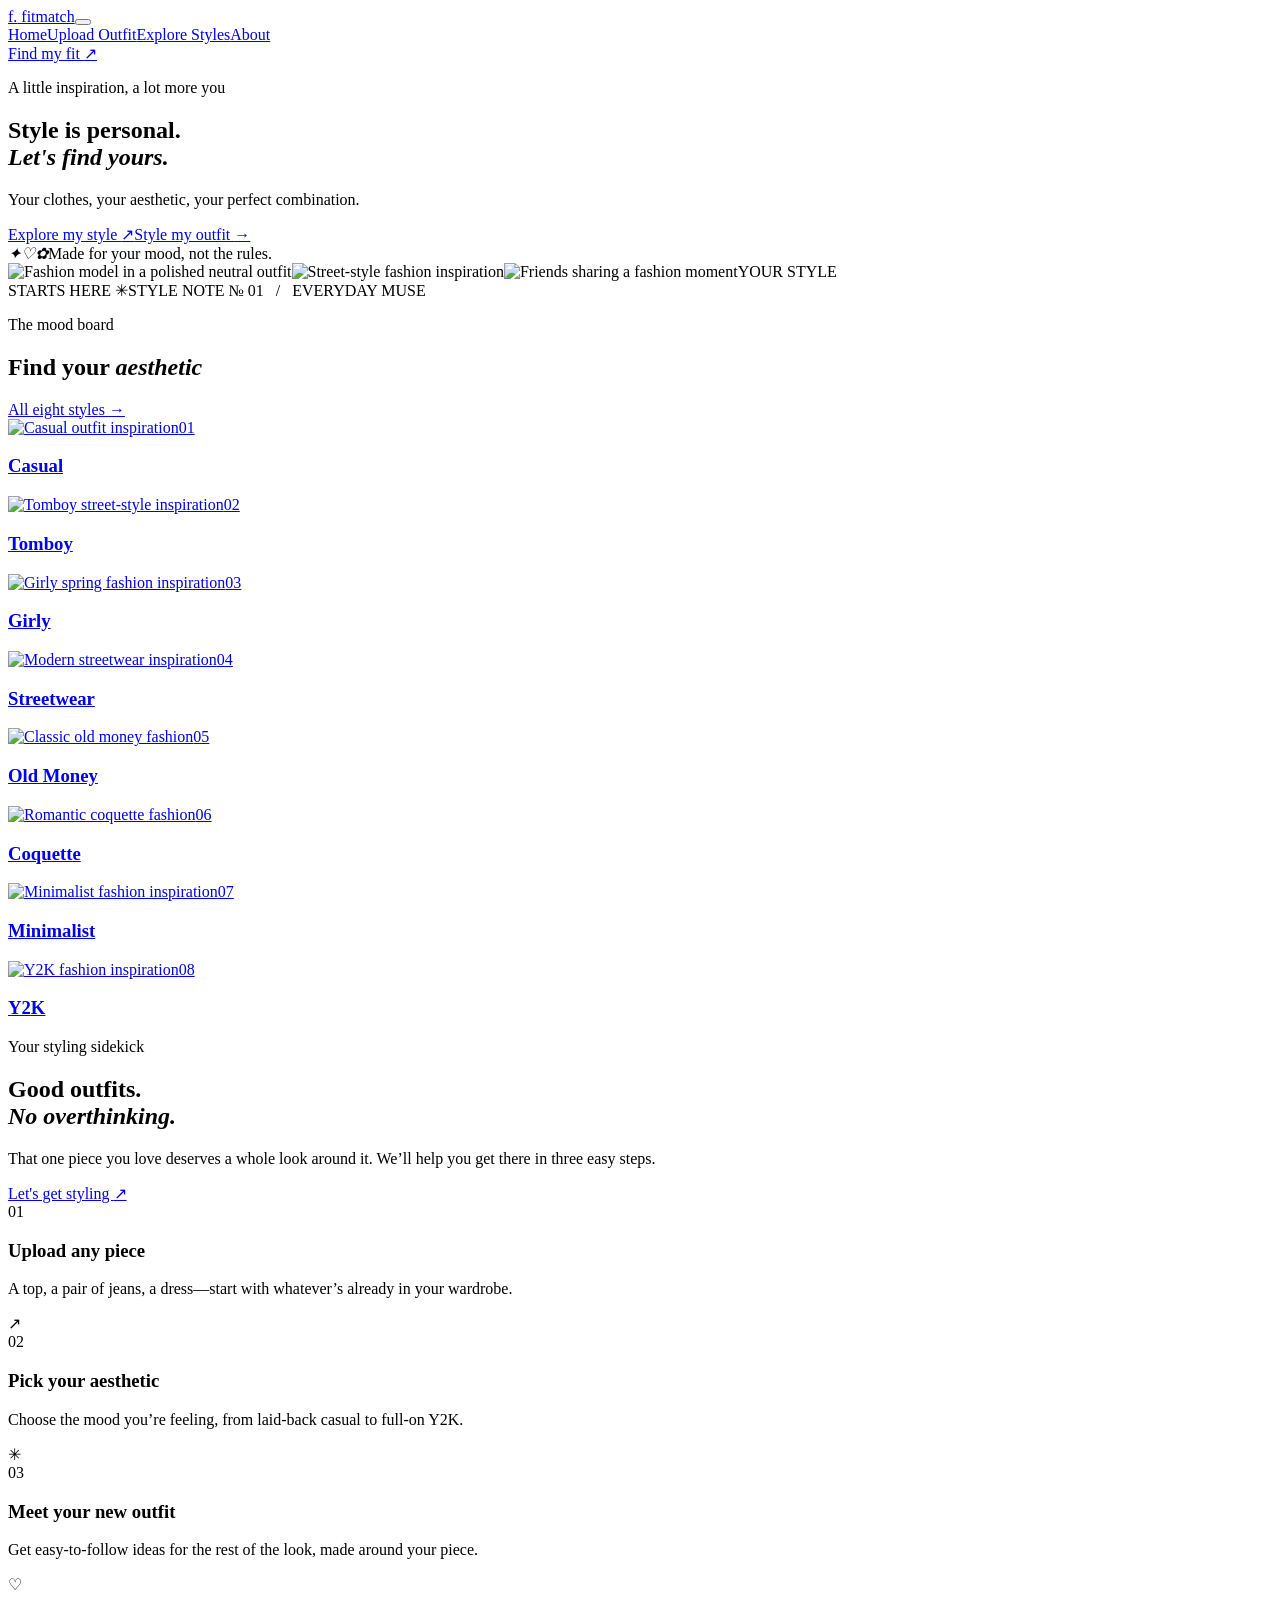
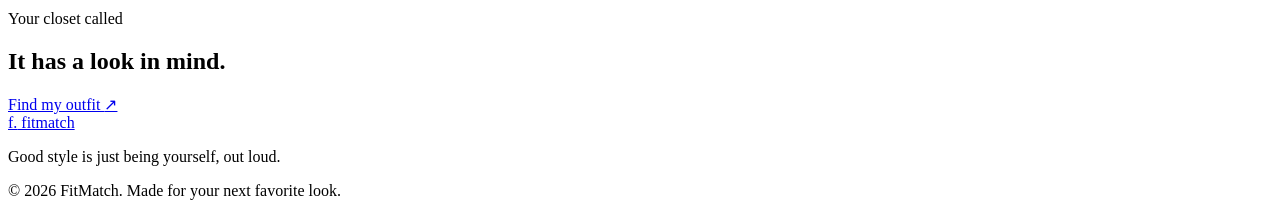
==== index.html @ 958fe71f "Add files via upload" ====
<!doctype html>
<html lang="en">
<head>
  <meta charset="utf-8"><meta name="viewport" content="width=device-width, initial-scale=1"><meta name="theme-color" content="#f7f3ed">
  <meta name="description" content="Find your next favorite outfit with FitMatch, your personal outfit stylist.">
  <title>FitMatch — Your Personal Outfit Stylist</title>
  <link rel="preconnect" href="https://fonts.googleapis.com"><link rel="preconnect" href="https://fonts.gstatic.com" crossorigin>
  <link href="https://fonts.googleapis.com/css2?family=Playfair+Display:wght@500;600;700&family=Poppins:wght@300;400;500;600;700&display=swap" rel="stylesheet">
  <link rel="stylesheet" href="css/style.css"><script src="js/script.js" defer></script>
</head>
<body>
  <header class="site-header"><a class="brand" href="index.html" aria-label="FitMatch home"><span class="brand-mark">f.</span> fitmatch</a><button class="nav-toggle" type="button" aria-expanded="false" aria-controls="site-nav" aria-label="Open navigation"><span></span><span></span></button><nav class="site-nav" id="site-nav" aria-label="Main navigation"><a class="active" href="index.html">Home</a><a href="upload.html">Upload Outfit</a><a href="styles.html">Explore Styles</a><a href="#about">About</a></nav><a class="header-cta" href="upload.html">Find my fit <span>↗</span></a></header>
  <main>
    <section class="hero section-wrap">
      <div class="hero-copy"><p class="eyebrow"><span class="eyebrow-dot"></span> A little inspiration, a lot more you</p><h1>Style is personal.<br><em>Let's find yours.</em></h1><p class="hero-lede">Your clothes, your aesthetic, your perfect combination.</p><div class="hero-actions"><a class="button button-dark" href="styles.html">Explore my style <span>↗</span></a><a class="text-link" href="upload.html">Style my outfit <span>→</span></a></div><div class="hero-note"><span class="avatar-stack" aria-hidden="true"><i>✦</i><i>♡</i><i>✿</i></span><span>Made for your mood, not the rules.</span></div></div>
      <div class="hero-collage" aria-label="Fashion inspiration collage"><img class="collage-main" src="https://images.unsplash.com/photo-1539109136881-3be0616acf4b?auto=format&fit=crop&w=900&q=85" alt="Fashion model in a polished neutral outfit"><img class="collage-small collage-left" src="https://images.unsplash.com/photo-1529139574466-a303027c1d8b?auto=format&fit=crop&w=500&q=80" alt="Street-style fashion inspiration"><img class="collage-small collage-bottom" src="https://images.unsplash.com/photo-1483985988355-763728e1935b?auto=format&fit=crop&w=500&q=80" alt="Friends sharing a fashion moment"><span class="collage-sticker">YOUR STYLE<br>STARTS HERE <span>✳</span></span><span class="photo-caption">STYLE NOTE № 01 &nbsp; / &nbsp; EVERYDAY MUSE</span></div>
    </section>
    <section class="aesthetic-section section-wrap"><div class="section-heading"><div><p class="eyebrow">The mood board</p><h2>Find your <em>aesthetic</em></h2></div><a class="text-link" href="styles.html">All eight styles <span>→</span></a></div>
      <div class="aesthetic-rail">
        <a class="aesthetic-tile" href="upload.html?aesthetic=Casual"><img src="https://images.unsplash.com/photo-1483985988355-763728e1935b?auto=format&fit=crop&w=500&q=80" alt="Casual outfit inspiration" loading="lazy"><span>01</span><h3>Casual</h3></a>
        <a class="aesthetic-tile" href="upload.html?aesthetic=Tomboy"><img src="https://images.unsplash.com/photo-1529139574466-a303027c1d8b?auto=format&fit=crop&w=500&q=80" alt="Tomboy street-style inspiration" loading="lazy"><span>02</span><h3>Tomboy</h3></a>
        <a class="aesthetic-tile" href="upload.html?aesthetic=Girly"><img src="https://images.unsplash.com/photo-1496747611176-843222e1e57c?auto=format&fit=crop&w=500&q=80" alt="Girly spring fashion inspiration" loading="lazy"><span>03</span><h3>Girly</h3></a>
        <a class="aesthetic-tile" href="upload.html?aesthetic=Streetwear"><img src="https://images.unsplash.com/photo-1523398002811-999ca8dec234?auto=format&fit=crop&w=500&q=80" alt="Modern streetwear inspiration" loading="lazy"><span>04</span><h3>Streetwear</h3></a>
        <a class="aesthetic-tile" href="upload.html?aesthetic=Old%20Money"><img src="https://images.unsplash.com/photo-1539109136881-3be0616acf4b?auto=format&fit=crop&w=500&q=80" alt="Classic old money fashion" loading="lazy"><span>05</span><h3>Old Money</h3></a>
        <a class="aesthetic-tile" href="upload.html?aesthetic=Coquette"><img src="https://images.unsplash.com/photo-1515886657613-9f3515b0c78f?auto=format&fit=crop&w=500&q=80" alt="Romantic coquette fashion" loading="lazy"><span>06</span><h3>Coquette</h3></a>
        <a class="aesthetic-tile" href="upload.html?aesthetic=Minimalist"><img src="https://images.unsplash.com/photo-1485230895905-ec40ba36b9bc?auto=format&fit=crop&w=500&q=80" alt="Minimalist fashion inspiration" loading="lazy"><span>07</span><h3>Minimalist</h3></a>
        <a class="aesthetic-tile" href="upload.html?aesthetic=Y2K"><img src="https://images.unsplash.com/photo-1509631179647-0177331693ae?auto=format&fit=crop&w=500&q=80" alt="Y2K fashion inspiration" loading="lazy"><span>08</span><h3>Y2K</h3></a>
      </div>
    </section>
    <section class="how-section" id="about"><div class="section-wrap how-inner"><div class="how-intro"><p class="eyebrow">Your styling sidekick</p><h2>Good outfits.<br><em>No overthinking.</em></h2><p>That one piece you love deserves a whole look around it. We’ll help you get there in three easy steps.</p><a class="button button-outline" href="upload.html">Let's get styling <span>↗</span></a></div><div class="steps"><article class="step"><span class="step-number">01</span><div><h3>Upload any piece</h3><p>A top, a pair of jeans, a dress—start with whatever’s already in your wardrobe.</p></div><span class="step-icon">↗</span></article><article class="step"><span class="step-number">02</span><div><h3>Pick your aesthetic</h3><p>Choose the mood you’re feeling, from laid-back casual to full-on Y2K.</p></div><span class="step-icon">✳</span></article><article class="step"><span class="step-number">03</span><div><h3>Meet your new outfit</h3><p>Get easy-to-follow ideas for the rest of the look, made around your piece.</p></div><span class="step-icon">♡</span></article></div></div></section>
    <section class="closing-cta section-wrap"><p class="eyebrow">Your closet called</p><h2>It has a look in mind.</h2><a class="button button-dark" href="upload.html">Find my outfit <span>↗</span></a></section>
  </main>
  <footer class="site-footer"><a class="brand" href="index.html"><span class="brand-mark">f.</span> fitmatch</a><p>Good style is just being yourself, out loud.</p><span>© 2026 FitMatch. Made for your next favorite look.</span></footer>
</body>
</html>
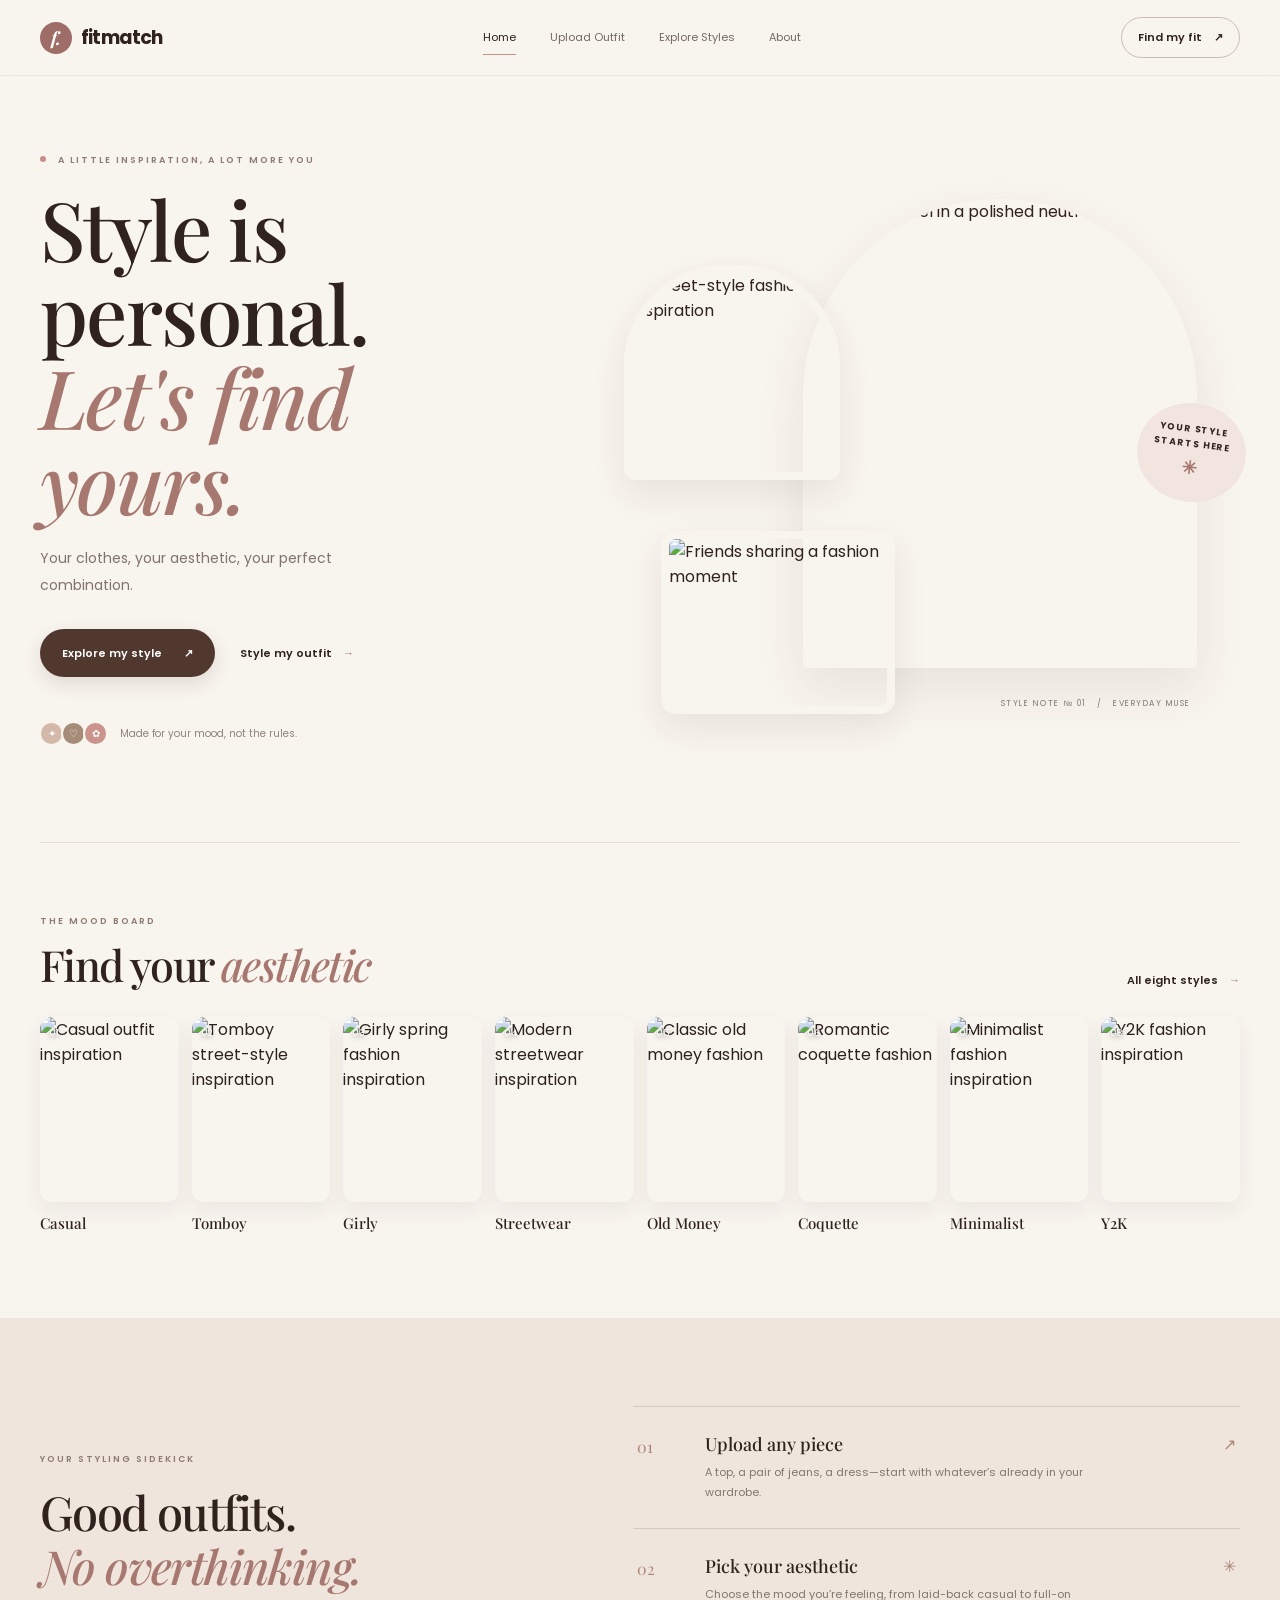
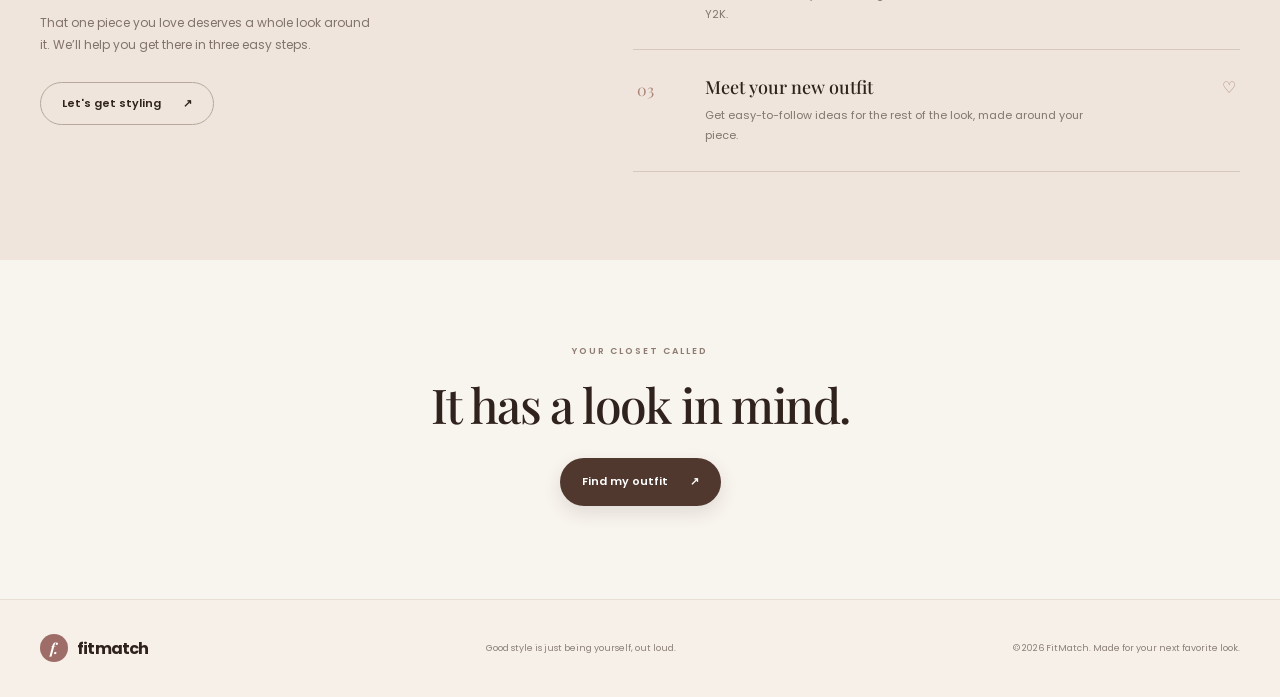
==== commit 92c20d6e: "Update index.html" ====
--- a/index.html
+++ b/index.html
@@ -6,7 +6,7 @@
   <title>FitMatch — Your Personal Outfit Stylist</title>
   <link rel="preconnect" href="https://fonts.googleapis.com"><link rel="preconnect" href="https://fonts.gstatic.com" crossorigin>
   <link href="https://fonts.googleapis.com/css2?family=Playfair+Display:wght@500;600;700&family=Poppins:wght@300;400;500;600;700&display=swap" rel="stylesheet">
-  <link rel="stylesheet" href="css/style.css"><script src="js/script.js" defer></script>
+  <link rel="stylesheet" href="style.css"><script src="js/script.js" defer></script>
 </head>
 <body>
   <header class="site-header"><a class="brand" href="index.html" aria-label="FitMatch home"><span class="brand-mark">f.</span> fitmatch</a><button class="nav-toggle" type="button" aria-expanded="false" aria-controls="site-nav" aria-label="Open navigation"><span></span><span></span></button><nav class="site-nav" id="site-nav" aria-label="Main navigation"><a class="active" href="index.html">Home</a><a href="upload.html">Upload Outfit</a><a href="styles.html">Explore Styles</a><a href="#about">About</a></nav><a class="header-cta" href="upload.html">Find my fit <span>↗</span></a></header>
--- a/style.css
+++ b/style.css
@@ -0,0 +1,270 @@
+:root {
+  --cream: #f7f3ed; --paper: #fffcf8; --beige: #e9dfd2; --pink: #d3a7a0;
+  --brown: #30251f; --muted: #82766f; --line: #e8dfd7;
+  --serif: "Playfair Display", Georgia, serif; --sans: "DM Sans", Arial, sans-serif;
+}
+* { box-sizing: border-box; }
+html { scroll-behavior: smooth; }
+body { margin: 0; background: var(--cream); color: var(--brown); font-family: var(--sans); -webkit-font-smoothing: antialiased; }
+img { display: block; width: 100%; object-fit: cover; }
+a { color: inherit; text-decoration: none; }
+button { font: inherit; }
+.section-wrap { width: min(1200px, calc(100% - 80px)); margin-inline: auto; }
+.site-header { height: 82px; padding: 0 max(40px, calc((100% - 1320px) / 2)); display: flex; align-items: center; justify-content: space-between; gap: 30px; border-bottom: 1px solid #30251f14; }
+.brand { display: inline-flex; align-items: center; gap: 9px; font-size: 19px; font-weight: 700; letter-spacing: -.8px; white-space: nowrap; }
+.brand-mark { width: 32px; height: 32px; display: inline-grid; place-items: center; background: var(--brown); color: var(--paper); border-radius: 50%; font-family: var(--serif); font-size: 18px; font-style: italic; }
+.site-nav { display: flex; align-items: center; gap: 34px; }
+.site-nav a { position: relative; color: #756a63; font-size: 12px; transition: color .2s; }
+.site-nav a:hover, .site-nav a.active { color: var(--brown); }
+.site-nav a.active::after { position: absolute; content: ""; height: 1px; background: var(--pink); bottom: -9px; left: 0; right: 0; }
+.header-cta { border: 1px solid #c9bdb2; border-radius: 30px; padding: 11px 16px; font-size: 11px; font-weight: 600; transition: background .2s, color .2s; white-space: nowrap; }
+.header-cta:hover { background: var(--brown); color: white; }.header-cta span { padding-left: 9px; }.nav-toggle { display: none; }
+.hero { min-height: 640px; padding: 78px 0 88px; display: grid; grid-template-columns: .92fr 1.08fr; align-items: center; gap: 5%; }
+.hero-copy { position: relative; z-index: 1; padding-bottom: 8px; }
+.eyebrow { margin: 0 0 18px; color: #8e7c72; font-size: 9px; line-height: 1.5; text-transform: uppercase; letter-spacing: 2px; font-weight: 600; }
+.eyebrow-dot { width: 6px; height: 6px; display: inline-block; margin: 0 8px 1px 0; border-radius: 50%; background: var(--pink); }
+h1, h2, h3, p { margin-top: 0; } h1, h2 { font-family: var(--serif); font-weight: 500; letter-spacing: -1.6px; }
+h1 { margin-bottom: 22px; font-size: clamp(52px, 6.3vw, 82px); line-height: 1.03; } h1 em, h2 em { color: #a77870; font-weight: 500; }
+.hero-lede { max-width: 370px; color: var(--muted); font-size: 14px; line-height: 1.9; }
+.hero-actions { display: flex; align-items: center; gap: 25px; margin-top: 31px; }
+.button { min-height: 48px; display: inline-flex; align-items: center; justify-content: center; gap: 22px; padding: 0 21px; border: 1px solid transparent; border-radius: 3px; font-size: 11px; font-weight: 600; transition: background .22s, color .22s, transform .22s; cursor: pointer; }
+.button:hover { transform: translateY(-2px); }.button:disabled { cursor: wait; opacity: .7; transform: none; }
+.button-dark { color: white; background: var(--brown); }.button-dark:hover { background: #594338; }
+.button-light { color: var(--brown); background: white; border-color: var(--line); }.button-light:hover { background: #f4e9e3; }
+.button-outline { border-color: #b8a89b; background: transparent; color: var(--brown); }.button-outline:hover { background: white; }
+.text-link { font-size: 11px; font-weight: 600; }.text-link span { padding-left: 8px; color: #a77870; }
+.hero-note { display: flex; align-items: center; gap: 12px; margin-top: 44px; color: #91847a; font-size: 10px; }
+.avatar-stack { display: flex; padding-left: 2px; }.avatar-stack i { width: 25px; height: 25px; display: grid; place-items: center; margin-left: -3px; border: 2px solid var(--cream); border-radius: 50%; background: #d4b8aa; color: white; font-style: normal; font-size: 10px; }
+.avatar-stack i:nth-child(2) { background: #a58d79; }.avatar-stack i:nth-child(3) { background: #ca938b; }
+.hero-collage { min-height: 480px; position: relative; }
+.collage-main { position: absolute; width: 64%; height: 92%; top: 0; right: 7%; border-radius: 180px 180px 4px 4px; }
+.collage-small { position: absolute; z-index: 1; border: 8px solid var(--cream); box-shadow: 0 14px 35px #493b3017; }
+.collage-left { width: 35%; height: 42%; left: 0; top: 13%; border-radius: 50% 50% 4px 4px; }.collage-bottom { width: 38%; height: 36%; left: 6%; bottom: -1%; border-radius: 4px; }
+.collage-sticker { position: absolute; z-index: 2; right: -1%; top: 40%; padding: 19px 16px; color: var(--brown); background: #f2e4df; font-size: 9px; font-weight: 700; letter-spacing: 1px; line-height: 1.7; transform: rotate(7deg); }
+.collage-sticker span { display: block; color: #a77870; font-size: 18px; }.photo-caption { position: absolute; right: 8%; bottom: -1px; color: #84796f; font-size: 8px; letter-spacing: 1.5px; }
+.aesthetic-section { padding: 72px 0 85px; border-top: 1px solid var(--line); }
+.section-heading { display: flex; align-items: end; justify-content: space-between; gap: 20px; margin-bottom: 28px; }.section-heading .eyebrow { margin-bottom: 10px; }
+.section-heading h2, .color-pairings h2 { margin: 0; font-size: clamp(31px, 3.5vw, 43px); line-height: 1.18; }
+.aesthetic-rail { display: grid; grid-template-columns: repeat(8, 1fr); gap: 13px; }.aesthetic-tile { position: relative; min-width: 0; }
+.aesthetic-tile img { aspect-ratio: .75; border-radius: 3px; transition: transform .35s, filter .35s; filter: saturate(.82); }.aesthetic-tile:hover img { transform: translateY(-5px); filter: saturate(1); }
+.aesthetic-tile > span { position: absolute; top: 10px; left: 10px; color: white; font-size: 9px; text-shadow: 0 1px 5px #0008; }
+.aesthetic-tile h3 { margin: 11px 0 0; font-family: var(--serif); font-size: 15px; font-weight: 500; }
+.how-section { padding: 88px 0; background: #eee5db; }.how-inner { display: grid; grid-template-columns: .85fr 1.15fr; align-items: center; gap: 12%; }
+.how-intro h2 { margin-bottom: 19px; font-size: 47px; line-height: 1.15; }.how-intro > p:not(.eyebrow) { max-width: 340px; margin-bottom: 25px; color: var(--muted); font-size: 12px; line-height: 1.9; }.how-intro .button { min-height: 43px; }
+.steps { border-top: 1px solid #d6c9bc; }.step { display: grid; grid-template-columns: 55px 1fr 30px; align-items: start; gap: 13px; padding: 22px 4px; border-bottom: 1px solid #d6c9bc; }
+.step-number { padding-top: 4px; color: #ac8578; font-family: var(--serif); font-size: 16px; }.step h3 { margin: 0 0 7px; font-family: var(--serif); font-size: 18px; font-weight: 500; }.step p { max-width: 390px; margin: 0; color: #82766f; font-size: 11px; line-height: 1.8; }.step-icon { color: #ac8578; font-size: 16px; text-align: right; }
+.closing-cta { padding: 85px 0 93px; text-align: center; }.closing-cta .eyebrow { margin-bottom: 13px; }.closing-cta h2 { margin: 0 0 22px; font-size: clamp(35px, 4vw, 48px); }.closing-cta .button { margin-inline: auto; }
+.site-footer { min-height: 98px; display: flex; align-items: center; justify-content: space-between; gap: 20px; padding: 22px max(40px, calc((100% - 1200px) / 2)); border-top: 1px solid var(--line); }
+.site-footer .brand { font-size: 16px; }.site-footer .brand-mark { width: 28px; height: 28px; font-size: 15px; }.site-footer p, .site-footer > span { margin: 0; color: #8b8078; font-size: 9px; }
+.page-main { padding-top: 67px; padding-bottom: 90px; }.page-heading { margin-bottom: 48px; text-align: center; }.page-heading .eyebrow { margin-bottom: 14px; }
+.page-heading h1 { margin-bottom: 14px; font-size: clamp(47px, 5vw, 64px); }.page-heading > p:last-child { max-width: 510px; margin: 0 auto; color: var(--muted); font-size: 12px; line-height: 1.8; }
+.styling-form { display: grid; grid-template-columns: 1fr .95fr; align-items: start; gap: 25px; }.upload-panel, .aesthetic-panel { padding: 29px; background: var(--paper); border: 1px solid #eee6df; box-shadow: 0 8px 28px #44362c08; }
+.panel-top { display: flex; justify-content: space-between; align-items: start; margin-bottom: 20px; }.panel-top .eyebrow { margin-bottom: 7px; }.panel-top h2 { margin: 0; font-size: 24px; letter-spacing: -.6px; }
+.panel-step { color: #a4786f; font-size: 12px; font-weight: 600; }.panel-step i { color: #b4a9a0; font-style: normal; font-weight: 400; }
+.drop-zone { min-height: 265px; display: flex; flex-direction: column; align-items: center; justify-content: center; gap: 11px; padding: 25px; border: 1px dashed #cbb9aa; background: #faf6f1; color: #80746a; text-align: center; cursor: pointer; transition: border-color .2s, background .2s; }
+.drop-zone:hover, .drop-zone.drag-over { border-color: #a77870; background: #f6ece7; }.drop-zone strong { color: var(--brown); font-size: 13px; font-weight: 600; }.drop-zone > span:not(.upload-icon) { font-size: 11px; }.drop-zone small { margin-top: 4px; color: #a59a91; font-size: 9px; }
+.upload-icon { width: 39px; height: 39px; display: grid; place-items: center; border-radius: 50%; background: #efe2db; color: #936e65; font-size: 21px; }.browse-link { color: #a77870; font-weight: 600; text-decoration: underline; text-underline-offset: 3px; }
+.visually-hidden { position: absolute; width: 1px; height: 1px; overflow: hidden; clip: rect(0,0,0,0); white-space: nowrap; clip-path: inset(50%); }
+.image-preview { position: relative; min-height: 265px; overflow: hidden; background: #e8dfd7; }.image-preview > img { width: 100%; height: 265px; object-fit: contain; }
+.preview-caption { position: absolute; right: 12px; bottom: 12px; left: 12px; display: flex; align-items: center; justify-content: space-between; padding: 11px 12px; background: #fffcf8ed; }.preview-caption strong, .preview-caption small { display: block; }
+.preview-caption strong { max-width: 330px; overflow: hidden; font-size: 10px; text-overflow: ellipsis; white-space: nowrap; }.preview-caption small { margin-top: 4px; color: var(--muted); font-size: 9px; }
+.remove-image { width: 26px; height: 26px; border: 0; border-radius: 50%; background: #f0e2dc; color: var(--brown); font-size: 18px; cursor: pointer; }
+.replace-image { margin-top: 11px; padding: 0; border: 0; background: none; color: #986f67; font-size: 10px; font-weight: 600; text-decoration: underline; text-underline-offset: 3px; cursor: pointer; }.hidden { display: none !important; }
+.upload-message { min-height: 14px; margin: 8px 0 0; color: #a34a3c; font-size: 10px; }.privacy-note { margin: 8px 0 0; color: #93887f; font-size: 9px; }.privacy-note span { padding-right: 5px; color: #ac8578; }
+.panel-description { margin: -5px 0 19px; color: var(--muted); font-size: 11px; line-height: 1.7; }.aesthetic-options { display: grid; grid-template-columns: repeat(2, 1fr); gap: 9px; }
+.aesthetic-option { min-height: 48px; display: flex; align-items: center; gap: 12px; padding: 0 13px; border: 1px solid #e8dfd7; background: white; color: #655951; text-align: left; font-size: 11px; cursor: pointer; transition: border .2s, background .2s, color .2s; }
+.aesthetic-option span { width: 22px; color: #ab8378; font-size: 16px; text-align: center; }.aesthetic-option:hover, .aesthetic-option.selected { border-color: #b78980; background: #f5eae5; color: var(--brown); }.aesthetic-option.selected { box-shadow: inset 0 0 0 1px #b78980; }
+.generate-button { width: 100%; margin-top: 12px; }.demo-note { margin: 12px 0 0; color: #978b82; font-size: 9px; line-height: 1.7; }
+.results-main { max-width: 1020px; }.results-heading { margin-bottom: 36px; }
+.results-summary { position: relative; display: grid; grid-template-columns: 200px 1fr; align-items: center; gap: 28px; margin-bottom: 72px; padding: 23px; border: 1px solid var(--line); background: var(--paper); }
+.result-item-photo { position: relative; height: 205px; background: #eee5db; }.result-item-photo img { width: 100%; height: 100%; object-fit: contain; }.result-photo-tag { position: absolute; left: 9px; bottom: 9px; padding: 6px 8px; background: var(--paper); font-size: 8px; letter-spacing: 1px; }
+.result-summary-copy .eyebrow { margin-bottom: 7px; }.result-summary-copy h2 { margin: 0 0 5px; font-size: 30px; }.result-summary-copy > p:not(.eyebrow) { margin: 0; color: #8b8078; font-size: 10px; }
+.selected-style { display: inline-flex; align-items: center; gap: 11px; margin-top: 22px; padding: 10px 15px; background: #f2e6e1; }.style-sparkle { color: #a77870; font-size: 17px; }.selected-style small, .selected-style strong { display: block; }
+.selected-style small { margin-bottom: 4px; color: #958178; font-size: 8px; letter-spacing: 1.1px; }.selected-style strong { font-family: var(--serif); font-size: 15px; font-weight: 500; }.category-disclaimer { position: absolute; right: 23px; bottom: 15px; margin: 0; color: #a1978f; font-size: 8px; }
+.recommendations-section .section-heading { margin-bottom: 25px; }.recommendation-intro { max-width: 210px; margin: 0 0 4px; color: var(--muted); font-size: 10px; line-height: 1.7; }
+.recommendation-grid { display: grid; grid-template-columns: repeat(4, 1fr); gap: 15px; }.recommendation-card { overflow: hidden; background: var(--paper); border: 1px solid #eee6df; }.recommendation-card img { height: 220px; background: #eee5db; transition: transform .4s; }.recommendation-card:hover img { transform: scale(1.035); }
+.recommendation-card .card-copy { padding: 14px; }.recommendation-card .card-label { margin-bottom: 6px; color: #a17970; font-size: 8px; letter-spacing: 1.3px; text-transform: uppercase; }.recommendation-card h3 { margin: 0; font-family: var(--serif); font-size: 16px; font-weight: 500; }
+.color-pairings { display: flex; align-items: center; justify-content: space-between; gap: 30px; margin-top: 72px; padding: 27px 0; border-top: 1px solid var(--line); border-bottom: 1px solid var(--line); }.color-pairings .eyebrow { margin-bottom: 8px; }.color-pairings h2 { font-size: 27px; }.color-chips { display: flex; gap: 18px; }
+.color-chip { display: flex; align-items: center; gap: 8px; color: #71655c; font-size: 9px; }.color-swatch { width: 27px; height: 27px; display: inline-block; border: 1px solid #ded5ce; border-radius: 50%; }.result-actions { display: flex; justify-content: center; gap: 13px; margin-top: 35px; }
+.styles-main { padding-top: 62px; }.styles-heading { margin-bottom: 50px; }.styles-gallery { display: grid; grid-template-columns: repeat(2, 1fr); gap: 20px; }
+.style-card { min-height: 300px; display: grid; grid-template-columns: .92fr 1.08fr; overflow: hidden; background: var(--paper); border: 1px solid #eee6df; }.style-card > img { height: 100%; min-height: 300px; filter: saturate(.85); }
+.style-card-copy { display: flex; flex-direction: column; align-items: flex-start; padding: 25px 22px; }.style-index { color: #a17970; font-size: 8px; letter-spacing: 1.4px; }.style-card h2 { margin: 13px 0 9px; font-size: 28px; }
+.style-card-copy > p { margin: 0 0 15px; color: var(--muted); font-size: 10px; line-height: 1.8; }.outfit-example { padding-top: 11px; border-top: 1px solid var(--line); color: #7d7168; font-size: 9px; line-height: 1.7; }
+.outfit-example strong { color: var(--brown); }.style-card-copy > a { margin-top: auto; padding-top: 15px; color: #946e65; font-size: 9px; font-weight: 600; }.style-card-copy > a span { padding-left: 7px; }.styles-cta { padding-bottom: 10px; }
+@media (max-width: 900px) {
+  .section-wrap { width: min(calc(100% - 48px), 720px); }.site-header { height: 72px; padding-inline: 24px; }.site-nav { gap: 19px; }
+  .hero { min-height: 560px; gap: 2%; }.hero-collage { min-height: 400px; }.aesthetic-rail { grid-template-columns: repeat(4, 1fr); row-gap: 22px; }.aesthetic-tile img { aspect-ratio: .95; }
+  .how-inner { gap: 6%; }.styling-form { grid-template-columns: 1fr; max-width: 620px; margin-inline: auto; }.styles-gallery { gap: 13px; }.style-card { grid-template-columns: .8fr 1.2fr; }.style-card-copy { padding: 18px 15px; }.style-card h2 { font-size: 24px; }
+}
+@media (max-width: 620px) {
+  .section-wrap { width: calc(100% - 38px); }.site-header { height: 67px; padding-inline: 19px; }.brand { font-size: 17px; }.header-cta { display: none; }
+  .nav-toggle { width: 38px; height: 38px; display: flex; flex-direction: column; align-items: center; justify-content: center; gap: 5px; border: 1px solid var(--line); border-radius: 50%; background: transparent; cursor: pointer; }.nav-toggle span { width: 15px; height: 1px; background: var(--brown); }
+  .site-nav { position: absolute; z-index: 5; top: 67px; right: 0; left: 0; display: none; flex-direction: column; align-items: stretch; gap: 0; padding: 8px 19px 16px; background: var(--cream); border-bottom: 1px solid var(--line); }.site-nav.open { display: flex; }
+  .site-nav a { padding: 13px 4px; border-bottom: 1px solid #eae2dc; }.site-nav a.active::after { display: none; }
+  .hero { min-height: initial; grid-template-columns: 1fr; gap: 23px; padding: 55px 0 56px; }.hero-copy { padding: 0; }.hero h1 { font-size: clamp(52px, 14vw, 70px); }.hero-lede { max-width: 320px; font-size: 13px; }.hero-actions { gap: 15px; }
+  .button { min-height: 45px; padding-inline: 16px; gap: 13px; font-size: 10px; }.text-link { font-size: 10px; }.hero-note { margin-top: 28px; }.hero-collage { min-height: 360px; width: 100%; }
+  .collage-main { width: 63%; height: 91%; right: 9%; }.collage-left { width: 37%; height: 40%; }.collage-bottom { width: 41%; height: 34%; }.collage-sticker { right: 0; padding: 13px 11px; font-size: 8px; }.photo-caption { right: 4%; font-size: 7px; }
+  .aesthetic-section { padding: 54px 0; }.section-heading { align-items: flex-start; }.section-heading .text-link { padding-top: 25px; white-space: nowrap; }.section-heading h2 { font-size: 31px; }
+  .aesthetic-rail { grid-template-columns: repeat(2, 1fr); gap: 20px 12px; }.aesthetic-tile img { aspect-ratio: .9; }.aesthetic-tile h3 { font-size: 14px; }
+  .how-section { padding: 58px 0; }.how-inner { grid-template-columns: 1fr; gap: 35px; }.how-intro h2 { font-size: 39px; }.step { grid-template-columns: 38px 1fr 22px; gap: 8px; padding: 18px 2px; }.step h3 { font-size: 17px; }.step p { font-size: 10px; }
+  .closing-cta { padding: 58px 0; }.site-footer { flex-wrap: wrap; justify-content: flex-start; gap: 12px 18px; padding: 20px 19px; }.site-footer p { width: calc(100% - 140px); }.site-footer > span { width: 100%; }
+  .page-main { padding-top: 48px; padding-bottom: 60px; }.page-heading { margin-bottom: 35px; }.page-heading h1 { font-size: 49px; }.page-heading > p:last-child { max-width: 340px; }
+  .upload-panel, .aesthetic-panel { padding: 20px 17px; }.panel-top h2 { font-size: 21px; }.drop-zone { min-height: 230px; }.image-preview, .image-preview > img { min-height: 230px; height: 230px; }
+  .aesthetic-options { gap: 7px; }.aesthetic-option { min-height: 45px; gap: 7px; padding-inline: 8px; font-size: 10px; }.aesthetic-option span { width: 18px; }
+  .results-summary { grid-template-columns: 110px 1fr; gap: 15px; margin-bottom: 50px; padding: 15px 15px 38px; }.result-item-photo { height: 140px; }.result-summary-copy h2 { font-size: 23px; }.selected-style { margin-top: 13px; padding: 8px 10px; }
+  .category-disclaimer { right: 14px; bottom: 12px; left: 14px; font-size: 7px; }.recommendations-section .section-heading { display: block; }.recommendation-intro { margin-top: 10px; }
+  .recommendation-grid { grid-template-columns: repeat(2, 1fr); gap: 11px; }.recommendation-card img { height: 180px; }.recommendation-card .card-copy { padding: 11px; }.recommendation-card h3 { font-size: 14px; }
+  .color-pairings { display: block; margin-top: 50px; }.color-chips { flex-wrap: wrap; gap: 11px 15px; margin-top: 19px; }.result-actions { flex-direction: column; align-items: stretch; }
+  .styles-main { padding-top: 48px; }.styles-gallery { grid-template-columns: 1fr; gap: 13px; }.style-card { min-height: 250px; grid-template-columns: .85fr 1.15fr; }.style-card > img { min-height: 250px; }
+  .style-card-copy { padding: 18px 14px; }.style-card h2 { margin: 10px 0 7px; font-size: 24px; }.style-card-copy > p { margin-bottom: 11px; font-size: 9px; }.outfit-example { padding-top: 8px; font-size: 8px; }.style-card-copy > a { padding-top: 10px; font-size: 8px; }.styles-cta { padding-top: 55px; }
+}
+@media (prefers-reduced-motion: reduce) { *, *::before, *::after { scroll-behavior: auto !important; transition-duration: .01ms !important; animation-duration: .01ms !important; animation-iteration-count: 1 !important; } }
+
+/* Editorial polish */
+:root {
+  --cream: #f8f4ee;
+  --paper: #fffdfa;
+  --pink: #c78e89;
+  --brown: #30221d;
+  --muted: #81736c;
+  --line: #e8ded6;
+  --sans: "Poppins", Arial, sans-serif;
+}
+body { background: #f8f4ee; }
+.site-header { position: relative; z-index: 4; height: 76px; background: #f8f4eee8; backdrop-filter: blur(14px); }
+.brand-mark { background: #9e6d68; }
+.site-nav a { font-size: 11px; }
+.header-cta { border-radius: 24px; }
+.button { border-radius: 28px; }
+.button-dark { background: #50382f; box-shadow: 0 7px 18px #50382f21; }
+.button-dark:hover { background: #735349; }
+.hero { min-height: 660px; }
+.hero-copy h1 { font-size: clamp(54px, 6.4vw, 84px); }
+.hero-collage { min-height: 510px; }
+.collage-main { border-radius: 200px 200px 6px 6px; box-shadow: 0 20px 50px #513c3018; }
+.collage-small { border-radius: 15px; }
+.collage-left { border-radius: 100px 100px 12px 12px; }
+.collage-sticker { border-radius: 50%; text-align: center; }
+.aesthetic-tile img, .style-card, .recommendation-group, .outfit-card { border-radius: 12px; }
+.aesthetic-tile img { box-shadow: 0 8px 20px #493b3012; }
+.how-section { background: #efe5dc; }
+.step { padding-block: 25px; }
+.site-footer { background: #f6f0e9; }
+.page-heading h1 { font-size: clamp(50px, 5.3vw, 68px); }
+.upload-panel, .aesthetic-panel { border-radius: 15px; box-shadow: 0 15px 40px #493b300c; }
+.drop-zone { border-radius: 12px; }
+.image-preview { border-radius: 12px; }
+.aesthetic-option { border-radius: 9px; }
+.aesthetic-option.selected { color: #633d38; background: #f5e6e2; box-shadow: inset 0 0 0 1px #b9817a, 0 4px 12px #9f6b6415; }
+.upload-message.is-error { color: #a53d36; }
+.privacy-note { line-height: 1.7; }
+.demo-note { padding-left: 11px; border-left: 2px solid #d5aaa2; }
+.generate-button { min-height: 52px; }
+.loading-spinner { width: 15px; height: 15px; display: inline-block; border: 2px solid #ffffff70; border-top-color: white; border-radius: 50%; animation: fitmatch-spin .7s linear infinite; }
+@keyframes fitmatch-spin { to { transform: rotate(360deg); } }
+.results-main { max-width: 1160px; }
+.results-heading { margin-bottom: 40px; }
+.results-summary { grid-template-columns: minmax(240px, .75fr) 1.25fr; gap: 34px; min-height: 360px; padding: 26px; border: 0; border-radius: 18px; background: #fffdfa; box-shadow: 0 20px 48px #493b3010; }
+.result-item-photo { height: 308px; overflow: hidden; border-radius: 13px; background: #eee5db; }
+.result-item-photo img { transition: transform .45s; }
+.result-item-photo:hover img { transform: scale(1.035); }
+.result-photo-tag { border-radius: 15px; font-size: 8px; letter-spacing: 1.5px; }
+.result-summary-copy h2 { font-size: 38px; }
+.result-type { color: #6f5c53 !important; font-family: var(--serif); font-size: 18px !important; }
+.item-details { display: flex; flex-wrap: wrap; gap: 24px; margin-top: 21px; }
+.item-details small, .secondary-colours > small { display: block; margin-bottom: 6px; color: #a08176; font-size: 8px; font-weight: 600; letter-spacing: 1.4px; }
+.item-details strong { font-size: 12px; font-weight: 500; }
+.result-appearance { max-width: 530px; margin: 15px 0 0; color: #82766f; font-size: 11px; line-height: 1.8; }
+.selected-style { border-radius: 8px; }
+.secondary-colours { grid-column: 2; align-self: start; margin-top: -35px; }
+.secondary-colours > div { display: flex; flex-wrap: wrap; gap: 7px; }
+.detail-tag { padding: 6px 10px; border: 1px solid #e8ded6; border-radius: 16px; background: #fffdfa; color: #76665e; font-size: 9px; }
+.category-disclaimer { display: none; }
+.ai-outfit-section { padding-top: 11px; }
+.why-section { margin-top: 36px; padding: 27px 30px; border-left: 3px solid #c78e89; background: #f0e7e0; }
+.why-section > .eyebrow { margin-bottom: 6px; }
+.why-section > h2 { margin: 0 0 17px; font-size: 30px; }
+.why-list { display: grid; grid-template-columns: repeat(3, 1fr); gap: 18px; }
+.why-item { display: flex; align-items: flex-start; gap: 10px; }
+.why-number { color: #a77870; font-family: var(--serif); font-size: 16px; }
+.why-item p { margin: 1px 0 0; color: #74675f; font-size: 10px; line-height: 1.8; }
+.results-section-heading { margin-bottom: 24px; }
+.results-section-heading h2 { font-size: clamp(35px, 4vw, 48px); }
+.recommendation-intro { max-width: 280px; font-size: 10px; }
+.outfit-gallery { display: grid; grid-template-columns: repeat(3, 1fr); gap: 17px; }
+.outfit-card { overflow: hidden; background: var(--paper); box-shadow: 0 12px 35px #493b300c; transition: transform .25s, box-shadow .25s; }
+.outfit-card:hover { transform: translateY(-4px); box-shadow: 0 17px 38px #493b3018; }
+.outfit-card img { height: 245px; }
+.outfit-card-copy { padding: 19px; }
+.outfit-card-copy .eyebrow { margin-bottom: 9px; font-size: 8px; }
+.outfit-card-copy h3 { margin: 0 0 12px; font-family: var(--serif); font-size: 22px; font-weight: 500; line-height: 1.3; }
+.outfit-why { margin: 0; color: #7d7168; font-size: 10px; line-height: 1.8; }
+.recommendation-details { display: grid; grid-template-columns: repeat(3, 1fr); gap: 15px; margin-top: 32px; }
+.recommendation-group { padding: 22px; border: 1px solid #ece3dc; background: #fffdfa; }
+.recommendation-group .eyebrow { margin-bottom: 7px; font-size: 8px; }
+.recommendation-group h2 { margin: 0 0 16px; font-size: 25px; }
+.recommendation-list { display: flex; flex-wrap: wrap; gap: 7px; }
+.recommendation-chip { padding: 7px 10px; border-radius: 20px; background: #f5eeea; color: #65564e; font-size: 9px; line-height: 1.5; }
+.recommendation-chip[aria-label^="Look 02"], .recommendation-chip[aria-label^="Look 03"] { background: #eee8e2; }
+.color-pairings { align-items: flex-start; margin-top: 32px; padding: 25px; border: 1px solid #e8ded6; border-radius: 14px; background: #f1e7df; }
+.color-pairings .eyebrow { font-size: 8px; }
+.color-pairings h2 { font-size: 28px; }
+.color-chips { max-width: 60%; flex-wrap: wrap; justify-content: flex-end; gap: 9px; }
+.color-chip { gap: 8px; padding: 8px 11px; border: 1px solid #e4d7ce; border-radius: 20px; background: #fffdfa; font-size: 9px; }
+.look-index { color: #a6776d; font-size: 8px; font-weight: 600; }
+.result-actions { margin-top: 32px; }
+.styles-gallery { column-count: 3; column-gap: 17px; display: block; }
+.style-card { display: inline-block; width: 100%; min-height: auto; margin: 0 0 17px; overflow: hidden; break-inside: avoid; border: 1px solid #eee6df; box-shadow: 0 8px 28px #44362c08; transition: transform .25s, box-shadow .25s; }
+.style-card:hover { transform: translateY(-3px); box-shadow: 0 15px 32px #493b3012; }
+.style-card > img { height: 270px; min-height: 0; }
+.style-card:nth-child(3n + 2) > img { height: 345px; }
+.style-card-copy { padding: 22px; }
+.style-card h2 { margin: 11px 0 8px; font-size: 30px; }
+.style-card-copy > p { font-size: 10px; }
+.style-card-copy > a { padding-top: 18px; }
+.styles-cta { padding-top: 72px; }
+@media (max-width: 900px) {
+  .hero { min-height: 560px; }
+  .hero-collage { min-height: 420px; }
+  .outfit-gallery { gap: 11px; }
+  .outfit-card img { height: 190px; }
+  .outfit-card-copy { padding: 15px; }
+  .recommendation-details { gap: 10px; }
+  .recommendation-group { padding: 16px; }
+  .styles-gallery { column-count: 2; }
+}
+@media (max-width: 620px) {
+  .site-header { height: 67px; }
+  .hero { padding-top: 49px; }
+  .hero-copy h1 { font-size: clamp(48px, 13vw, 64px); }
+  .hero-collage { min-height: 360px; }
+  .results-summary { grid-template-columns: 105px 1fr; gap: 14px; min-height: 0; padding: 14px 14px 18px; }
+  .result-item-photo { height: 156px; }
+  .result-summary-copy h2 { font-size: 27px; }
+  .result-type { font-size: 14px !important; }
+  .item-details { gap: 12px; margin-top: 14px; }
+  .item-details small { font-size: 7px; }
+  .item-details strong { font-size: 10px; }
+  .result-appearance { margin-top: 10px; font-size: 9px; }
+  .selected-style { margin-top: 11px; }
+  .secondary-colours { grid-column: 1 / -1; margin-top: 0; }
+  .secondary-colours > small { font-size: 7px; }
+  .outfit-gallery { grid-template-columns: 1fr; gap: 13px; }
+  .outfit-card { display: grid; grid-template-columns: 38% 1fr; }
+  .outfit-card img { height: 100%; min-height: 185px; }
+  .outfit-card-copy { padding: 15px 13px; }
+  .outfit-card-copy h3 { font-size: 19px; }
+  .outfit-why { font-size: 9px; }
+  .recommendation-details { grid-template-columns: 1fr; margin-top: 20px; }
+  .why-section { margin-top: 24px; padding: 20px; }
+  .why-section > h2 { font-size: 25px; }
+  .why-list { grid-template-columns: 1fr; gap: 12px; }
+  .recommendation-group h2 { font-size: 22px; }
+  .color-pairings { display: block; padding: 20px; }
+  .color-chips { max-width: 100%; justify-content: flex-start; margin-top: 16px; }
+  .styles-gallery { column-count: 1; }
+  .style-card > img, .style-card:nth-child(3n + 2) > img { height: 300px; }
+}
+@media (prefers-reduced-motion: reduce) {
+  .loading-spinner { animation: none; }
+}
